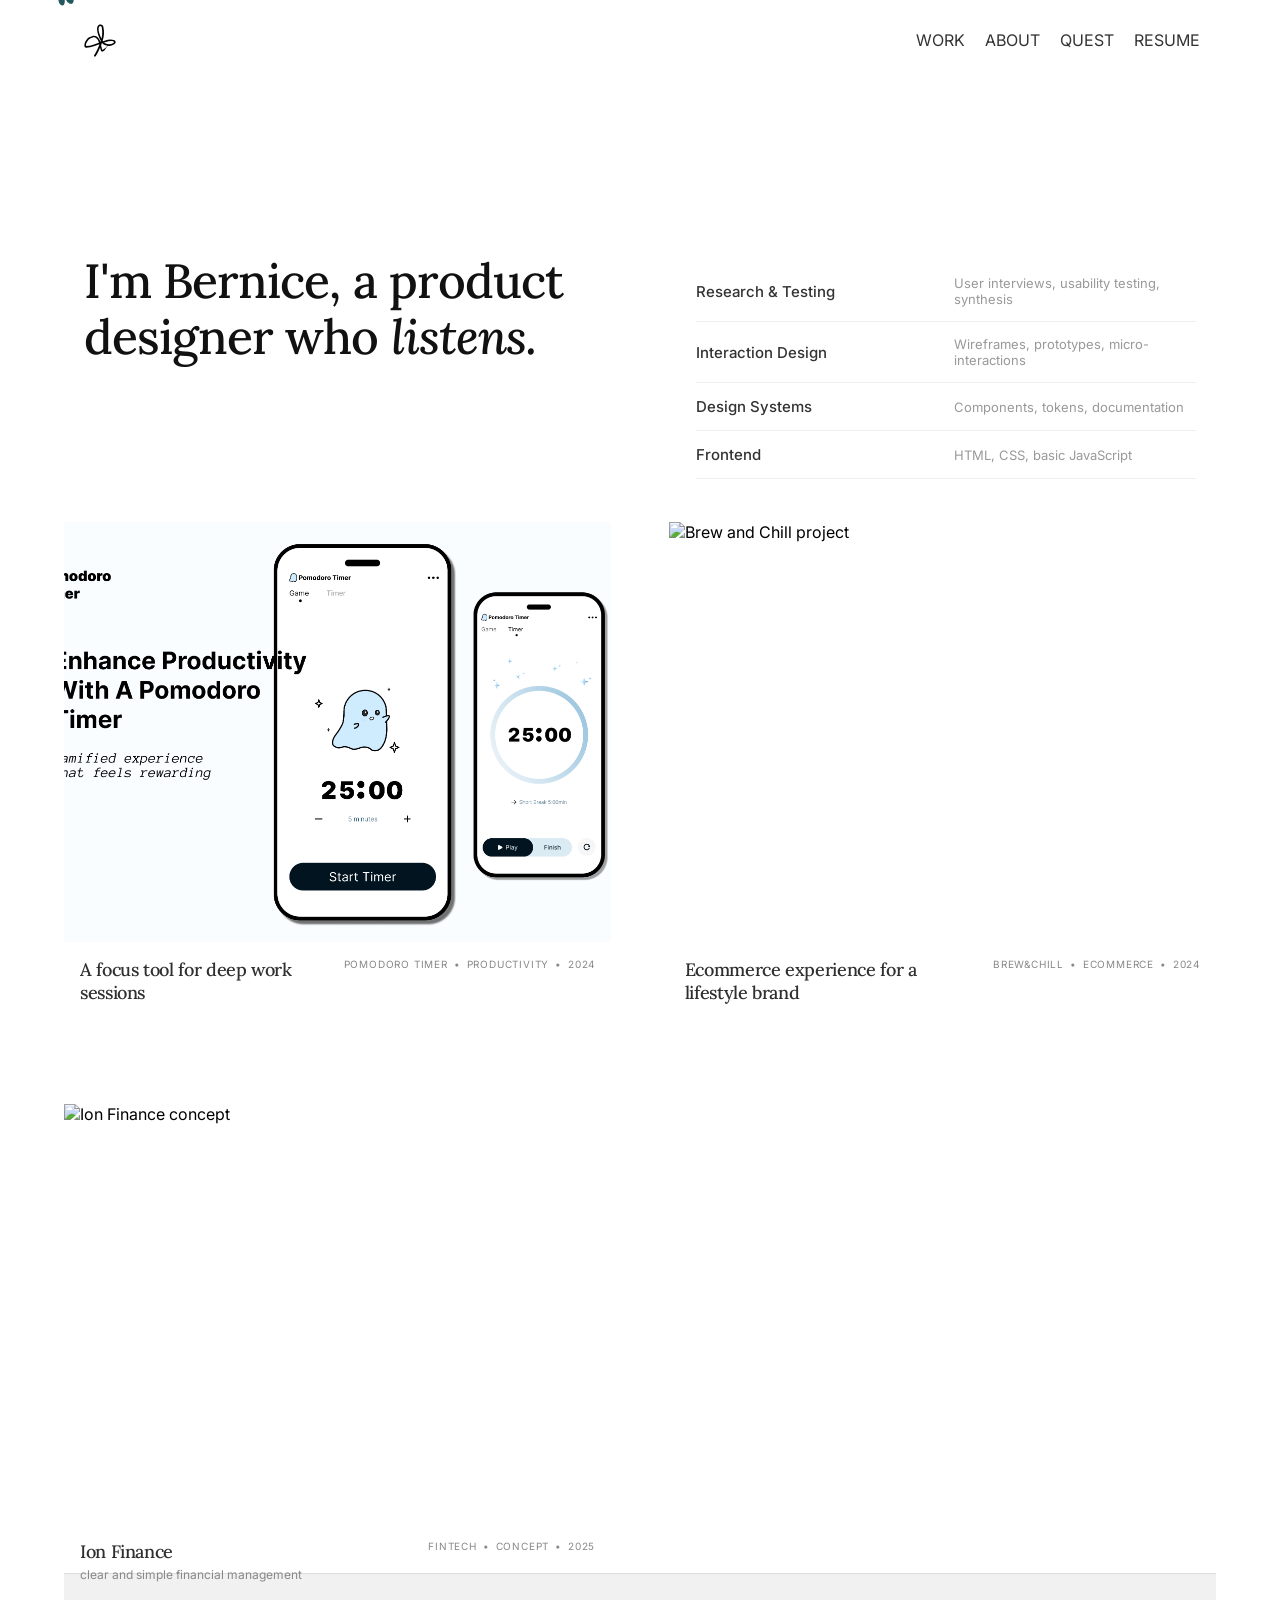
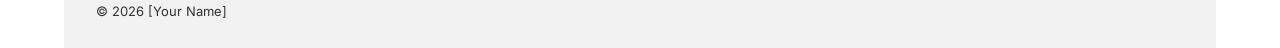
==== design/index.html @ 4890facf "add marketing portfolio page with accordion case studies" ====
<!doctype html>
<html lang="en">

<head>
	<meta charset="utf-8">
	<meta name="viewport" content="width=device-width, initial-scale=1">
	<title>Bernice Bai </title>
    <link rel="icon" href="../imgsrc/cursor.svg" type="image/svg+xml">
    <link rel="stylesheet" href="https://fonts.googleapis.com/css?family=Syne:100,200,300,400,600&display=swap">
    <link rel="stylesheet" href="https://fonts.googleapis.com/css?family=Lora:100,200,300,400,600&display=swap">
    <link rel="stylesheet" href="https://fonts.googleapis.com/css?family=Inter:100,200,300,400,600&display=swap">
	<link rel="stylesheet" href="../style.css">
</head>
<body>
    <div id="custom-cursor">
    <span id="cursor-default"></span>
    <span id="cursor-hover"></span>
    </div>

<header>

   <nav id="navbar">
    <div id="logo">
        <img src="../imgsrc/bfavicon.svg" alt="Logo">
    </div>
    <button id="menu-btn" aria-label="Toggle menu">
        <span></span>
        <span></span>
        <span></span>
    </button>
    <div id="nav-links">
        <a href="../design/index.html">WORK</a>
        <a href="../design/about.html">ABOUT</a>
        <a href="#contact">QUEST</a>
        <a href="https://drive.google.com/file/d/17-NoSZiSDzahAH1HQ-_Etnf_DgS73Qhv/view?usp=drive_link">RESUME</a>
    </div>
</nav>

<div class="divider">
</div>

</header>

<main>
   <section id="hero">
    <div id="herotextcontainer">
        <h1 class="hi">I'm Bernice, a product designer who <em>listens.</em></h1>
    </div>

    <div id="capabilities">
    <div class="cap-row">
        <span class="cap-title">Research & Testing</span>
        <span class="cap-desc">User interviews, usability testing, synthesis</span>
    </div>
    <div class="cap-row">
        <span class="cap-title">Interaction Design</span>
        <span class="cap-desc">Wireframes, prototypes, micro-interactions</span>
    </div>
    <div class="cap-row">
        <span class="cap-title">Design Systems</span>
        <span class="cap-desc">Components, tokens, documentation</span>
    </div>
    <div class="cap-row">
        <span class="cap-title">Frontend</span>
        <span class="cap-desc">HTML, CSS, basic JavaScript</span>
    </div>
</div>
</section>
 
    
 
<section id="prodProjects">

    <div class="prodFrame" data-cursor="view details">
        
        <img class="prodImg" src="../imgsrc/projects/ptimg.png" alt="Pomodoro Timer project">
        <div class="prodInfo">
            <div class="prodLeft">
                <p class="prodName">A focus tool for deep work sessions</p>
                <p class="prodDesc"></p>
            </div>
            <div class="prodTags">
                <span class="tag">Pomodoro Timer</span>
                <span class="tag">•</span>
                <span class="tag">Productivity</span>
                <span class="tag">•</span>
                <span class="tag">2024</span>
            </div>
        </div>
    </div>

    <div class="prodFrame">
        <img id="hiprodimg" class="prodImg" src="../imgsrc/projects/brew-chill-case-cover.png" alt="Brew and Chill project">
        <div class="prodInfo">
            <div class="prodLeft">
                <p class="prodName">Ecommerce experience for a lifestyle brand</p>
                <p class="prodDesc"></p>
            </div>
            <div class="prodTags">
                <span class="tag">Brew&Chill</span>
                <span class="tag">•</span>
                <span class="tag">Ecommerce</span>
                <span class="tag">•</span>
                <span class="tag">2024</span>
            </div>
        </div>
    </div>

    <div class="prodFrame">
        <img class="prodImg" src="../imgsrc/projects/ifc-concept.png" alt="Ion Finance concept">
        <div class="prodInfo">
            <div class="prodLeft">
                <p class="prodName">Ion Finance </p>
                <p class="prodDesc">clear and simple financial management</p>
            </div>
            <div class="prodTags">
                <span class="tag">Fintech</span>
                <span class="tag">•</span>
                <span class="tag">Concept</span>
                <span class="tag">•</span>
                <span class="tag">2025</span>
            </div>
        </div>
    </div>

    <!-- <div class="prodFrame">
        <img class="prodImg" src="../imgsrc/projects/dashboard-2.png" alt="Ion Finance dashboard">
        <div class="prodInfo">
            <div class="prodLeft">
                <p class="prodName">Ion Finance</p>
                <p class="prodDesc">Banking dashboard for modern users</p>
            </div>
            <div class="prodTags">
                <span class="tag">Fintech</span>
                <span class="tag">•</span>
                <span class="tag">2023</span>
            </div>
        </div>
    </div> -->

</section>

  
</main>





<script src="../script.js" defer></script>

</body>
<footer>
    <p>&copy; <span id="year"></span> [Your Name]</p>
</footer>

<script>
    // Set current year
    document.getElementById('year').textContent = new Date().getFullYear();
</script>
</html>
---- style.css ----
* {
    box-sizing: border-box;
    cursor: none;
}



body {
  
    min-height: 100vh;
    margin: 0;
    padding: 0 5% 0 5%;
    background-color: #ffffff;
    font-size: 12px; /* mobile first */
}

@media (min-width: 480px) {
    body { font-size: 14px; }
}

@media (min-width: 768px) {
    body { font-size: 16px; }
}
#custom-cursor {
    position: fixed;
    pointer-events: none;
    z-index: 9999;
    transform: translate(-50%, -50%);
}

#cursor-default {
    display: block;
    width: 20px;
    height: 20px;
    background-image: url('imgsrc/cursor.svg');
    background-size: contain;
    background-repeat: no-repeat;
}

#cursor-hover {
    position: fixed;
    background-color: #111111;
    color: #ffffff;
    font-family: 'Inter', sans-serif;
    font-size: 11px;
    letter-spacing: 0.08em;
    text-transform: uppercase;
    padding: 10px 16px;
    border-radius: 40px;
    white-space: nowrap;
    opacity: 0;
    scale: 0.8;
    transition: opacity 0.3s ease, scale 0.3s ease;
    pointer-events: none;
}

#cursor-hover.visible {
    opacity: 1;
    scale: 1;
}

#navbar {
    display: flex;
    justify-content: space-between;
    align-items: center;
    padding: 20px 16px;
    position: relative; /* add this */
}
#logo {
    display: flex;
    align-items: center;
    gap: 1px;
}
#logo img {
    width: 40px;
    height: auto;
}
#logo p {
    font-family: 'Lora', serif;
    font-size: 18px;
    font-weight: 300;
    color: #333333;
    margin: 0;
}

/* links — matches id="nav-links" */
#nav-links {
    display: flex;
    gap: 20px;
}
@media (min-width: 768px) {
    #nav-links {
        display: flex; /* show on desktop */
    }
}
#nav-links a {
    text-decoration: none;
    color: #333333;
    font-size: 16px;
}
#nav-links a:hover {
    color: #066658;
}


#menu-btn {
    display: flex;
    flex-direction: column;
    gap: 5px;
    background: none;
    border: none;
    cursor: pointer;
    padding: 4px;
}

#menu-btn span {
    display: block;
    width: 24px;
    height: 2px;
    background-color: #333333;
    transition: all 0.3s ease;
}

#nav-links {
    display: none;
    flex-direction: column;
    gap: 20px;
    position: absolute;
    top: 70px;
    left: 0;
    width: 100%;
    background-color: #ffffff;
    padding: 24px 16px;
    border-top: 1px solid #eeeeee;
}

#nav-links.open {
    display: flex;
}

@media (min-width: 768px) {
    #menu-btn {
        display: none; /* hide hamburger on desktop */
    }

    #nav-links {
        display: flex;
        flex-direction: row;
        position: static;
        width: auto;
        padding: 0;
        border: none;
    }
}
/* titles */
h1, h2, h3, .hi {
    font-family: 'Lora', serif;
    font-weight: 400;
}

/* everything else */
body, p, a, span, input, button {
    font-family: 'Inter', sans-serif;
}


main {
    flex: 1; /* pushes footer down */
}

/* hero — mobile first */
#hero {
    display: flex;
    flex-direction: column;
    padding: 40px 16px 24px;
    gap: 32px;
    width: 100%;
    align-items: center;
}

@media (min-width: 768px) {
    #hero {
        flex-direction: row;
        justify-content: space-between;
        align-items: flex-start;
        padding: 40px 20px 20px 20px;
        padding-top: 15%;
        margin-bottom: 2%;
        gap: 60px;
    }
}

#herotextcontainer {
    width: 100%;
}

@media (min-width: 768px) {
    #herotextcontainer {
        max-width: 50%;
    }
}
#herotextcontainer .heroimg{
  width: 120px;
  height: 120px;
  border-radius: 50%;
  overflow: hidden;
  border: 1.5px solid #111111;
  margin-top: 1.5rem;
  object-fit: cover;
}

.hi {
    font-size: clamp(38px, 5vw, 52px);
    font-weight: 500;
    line-height: 1.15;
    letter-spacing: -0.02em;
    color: #111111;
    margin: 0;
    overflow-wrap: break-word;
}

.hi em {
    font-style: italic;
}

.hi, .intro {
    white-space: normal;
    overflow-wrap: break-word;
    word-break: break-word;
}


@media (min-width: 768px) {
    .hi {
        font-size: 48px;
    }
}


.intro {
    font-family: 'Inter', serif;
    font-size: 14px;
    font-weight: 300;
    margin-top: 1%;
}


#capabilities {
    width: 100%;
    display: flex;
    flex-direction: column;
    gap: 0;
}

@media (min-width: 768px) {
    #capabilities {
        max-width: 45%;
        padding-top: 8px;
    }
}


.cap-row {
    display: grid; /* was flex — this is why it wasn't working */
    grid-template-columns: 1fr 1fr;
    gap: 16px;
    padding: 14px 0;
    border-bottom: 0.5px solid #eeeeee;
    align-items: center;
}
.cap-title {
    font-size: 13px;
    font-weight: 500;
    color: #333333;
    font-family: 'Inter', sans-serif;
}

.cap-desc {
    font-size: 11px;
    color: #999999;
    font-family: 'Inter', sans-serif;
}

@media (min-width: 768px) {
    .cap-title {
        font-size: 15px;
       
    }
    .cap-desc {
        font-size: 13px;
    }
}


/* projects grid */
#prodProjects {
    display: grid;
    grid-template-columns: 1fr;
    gap: 0;
    width: 100%;
}

@media (min-width: 768px) {
    #prodProjects {
        grid-template-columns: repeat(2, 1fr);
        gap: 5%;
    }
}

.prodFrame {
    display: flex;
    flex-direction: column;
    border-top: 0.5px solid #eeeeee;
    margin-bottom: 5%;
    border: 0px ;
}

.prodImg {
    width: 100%;
    height: 300px;
    object-fit: cover;
    display: block;
    border: 0px ;
}

@media (min-width: 768px) {
    .prodImg {
        height: 420px;
    }
}

.prodInfo {
    display: flex;
    flex-direction: column;
    justify-content: space-between;
    align-items: flex-start;
    padding: 16px;
    gap: 12px;
}
@media (min-width: 768px) {
    .prodInfo {
        flex-direction: row;
    }
}
.prodLeft {
    display: flex;
    flex-direction: column;
    gap: 4px;
}

.prodName {
    font-family: 'Lora', serif;
    font-size: 16px;
    font-weight: 500;
    color: #2f2f2f;
    margin: 0;
    letter-spacing: -0.02em;
}
@media (min-width: 768px) {
    .prodName {
        font-size: 18px;
    }
}

.prodDesc {
    font-size: 12px;
    color: #888888;
    margin: 0;
}

.prodTags {
    display: flex;
    flex-direction: row;
    align-items: center;
    gap: 6px;
    flex-shrink: 0;
}

.tag {
    font-size: 10px;
    letter-spacing: 0.08em;
    text-transform: uppercase;
    color: #888888;
}

footer {
    text-align: center;
    padding: 20px 0;
    background-color: #f1f1f1;
    color: #333333;
}
#aboutsection{

    display: flex;
    flex-direction: column;
}
@media (min-width: 768px) {
    #aboutsection {
        flex-direction: row;
    }
}
#about {
    display: flex;
    flex-direction: column;
    padding: 40px 16px 24px;
    gap: 0px;
    width: 100%;
    align-items: flex-start;
}

@media (min-width: 768px) {
    #about {
        flex-direction: column;
        align-items: flex-start;
        padding-top: 10px;
        margin-bottom: 2%;
        gap: 20px;
    }
}

#abouttitle {
    width: 100%;
}

@media (min-width: 768px) {
    #abouttitle {
        max-width: 70%;
    }
}

.hi {
    font-size: clamp(38px, 5vw, 52px);
    font-weight: 500;
    line-height: 1.15;
    letter-spacing: -0.02em;
    color: #111111;
    margin: 0;
    overflow-wrap: break-word;
}


.hi, .abouttext {
    white-space: normal;
    overflow-wrap: break-word;
    word-break: break-word;
}


@media (min-width: 768px) {
    .hi {
        font-size: 48px;
    }
}


.abouttext p{
    width: 100%;
    font-family: 'Inter', serif;
    font-size: 16px;
    font-weight: 300;
    margin-top: 1%;
    letter-spacing: 0.02em;
}
.abouttext a{
    font-family: 'Lora', serif;
    font-size: 16px;
    font-weight: 600;
    color: #066658;
}
@media (min-width: 768px) {
    .abouttext {
        width: 80%;
        font-size: 32px;
    }
}
.accent{    
    color: #066658;
    font-style: italic;
}

#aboutCarousel {
    width: 100%;
    max-width: 500px;
    position: relative;
    overflow: hidden;
    margin: 0 auto;
}

.carouselTrack {
    display: flex;
    flex-direction: column;
    transition: transform 0.5s cubic-bezier(0.4, 0, 0.2, 1);
}

.carouselSlide {
    width: 100%;
    flex-shrink: 0;
    display: flex;
    flex-direction: column;
    gap: 8px;
}

.carouselSlide img {
    width: 100%;
    aspect-ratio: 4 / 3;
    object-fit: cover;
    display: block;
    background-color: #e0e0e0;
}

.slideCaption {
    font-size: 11px;
    color: #999999;
    font-family: 'Inter', sans-serif;
    letter-spacing: 0.04em;
    margin: 0;
    padding-bottom: 16px;
}

#carouselDots {
    display: flex;
    flex-direction: column;
    gap: 8px;
    position: absolute;
    right: -20px;
    top: 50%;
    transform: translateY(-50%);
}

.dot {
    width: 6px;
    height: 6px;
    border-radius: 50%;
    background-color: #dddddd;
    transition: background-color 0.3s ease;
    cursor: pointer;
}

.dot.active {
    background-color: #111111;
}


/* ACCORDION */
.section-label {
      font-size: 16px;
      font-weight: 500;
      letter-spacing: 0.08em;
      text-transform: uppercase;
      color: #999999;
      margin-bottom: 0.75rem;
      padding-bottom: 6px;
    }
    .accordion {
      border-top: 0.5px ;
    }
 
    .accordion-item {
      border-bottom: 0.5px ;
    }

    .accordion-header {
      display: flex;
      justify-content: space-between;
      align-items: flex-start;
      padding: 1.5rem 0;
      cursor: pointer;
      gap: 2rem;
    }
 
    .accordion-header:hover .accordion-title {
      color: #066658;
    }
 
    .accordion-meta {
      display: flex;
      width: 100%;
      flex-direction: column;
      gap: 6px;
      flex: 1;
    }
 
    .accordion-tag {
      align-self: center;
      font-family: Inter, sans-serif;
      font-size: 15px;
      font-weight: 500;
      letter-spacing: 0.8em;
      text-transform: uppercase;
      color: #111111;
    }
 
    .accordion-title {
      align-self: center;
      font-family: Lora, Serif;
      font-size: 1.6rem;
      font-weight: 600;
      color: #111111;
      transition: color 0.2s;
      line-height: 1.3;
    }
 
    .accordion-desc {
        align-self: center;
      font-family: Inter, sans-serif;
      font-size: 14px;
      color: #4e4e4e;
      margin-top: 2px;
    }
    .accordion-sum-cards {
    display: flex;
    width: 100%;
    justify-content: space-between;
    gap: 12px;
    margin-top: 8px;
  
    }
    @media (max-width: 768px) {
    .accordion-sum-cards {
        flex-direction: column;
    }
    }

    .sum-card {
    display: block;
    background: var(--card-bg, #F9F9F9);
    border: 1.5px solid #111111;
    border-radius: 10px;
    padding: 15px;
    flex: 1;        /* each card grows equally */
    min-width: 0;   /* prevents overflow */
    }
    .sum-card h3 {
    font-family: Lora, Serif;
    font-size: 1.9rem;
    font-weight: 600;
    color: #2e2e2e;
    }
    .sum-card p {
    font-family: Inter;
    font-size: 14px;
    color: #111111;
    }
    .accordion-tools {
      display: flex;
      flex-wrap: wrap;
      gap: 6px;
      margin-top: 8px;
    }
 
    .tool-pill {
      font-size: 14px;
      color: #888888;
      border-left: 2px solid #111111;
      padding: 2px 15px;
    }
 
    .accordion-toggle {
      font-size: 30px;
      color: #000000;
      flex-shrink: 0;
      margin-top: 6px;
      transition: transform 0.3s ease;
      user-select: none;
    }
 
    .accordion-item.open .accordion-toggle {
      transform: rotate(45deg);
    }
 
    /* ACCORDION BODY */
    .accordion-body {
      max-height: 0;
      overflow: hidden;
      transition: max-height 0.4s ease;
    }
 
    .accordion-item.open .accordion-body {
      max-height: 2000px;
    }
 
    .accordion-content {
      padding: 0 0 2.5rem;
      display: grid;
      grid-template-columns: 1fr 1fr;
      gap: 2rem;
    }
 
    .content-block h3 {
      font-family: Lora, Serif;
      font-size: 14px;
      font-weight: 500;
      letter-spacing: 0.08em;
      text-transform: uppercase;
      color: #999999;
      margin-bottom: 0.75rem;
      padding-bottom: 6px;
      border-bottom: 0.5px solid #999999;
    }
 
    .content-block p {
      font-family: Inter, sans-serif;
      font-size: 14px;
      color: #111111;
      line-height: 1.75;
    }
 
    .content-block ul {
      list-style: none;
      padding: 0;
    }
 
    .content-block ul li {
      font-size: 14px;
      color: #111111;
      line-height: 1.75;
      padding-left: 1rem;
      position: relative;
    }
 
    .content-block ul li::before {
      content: '—';
      position: absolute;
      left: 0;
      color: #999999;
    }
 
    .stat-highlight {
      font-family: var(--serif);
      font-size: 2rem;
      color: #111111;
      display: block;
      margin-bottom: 4px;
    }
 
    .full-width {
      grid-column: 1 / -1;
    }
 


  /* FOOTER */
    footer {
      padding: 1rem 2rem;
      border-top: 0.5px solid #dddddd;
      display: flex;
      justify-content: space-between;
      align-items: center;
    }
 
    footer p {
      font-size: 13px;
      color: var(--grey);
    }
 
    footer a {
      font-size: 13px;
      color: #111111;
      text-decoration: none;
      border-bottom: 0.5px solid #111111;
      padding-bottom: 1px;
    }
 
    footer a:hover { color: var(--rust); border-color: var(--rust); }
 
    @media (max-width: 768px) {
      nav, .hero, section, footer { padding-left: 1.5rem; padding-right: 1.5rem; }
      .accordion-content { grid-template-columns: 1fr; }
      .skills-grid { grid-template-columns: 1fr; }
    }
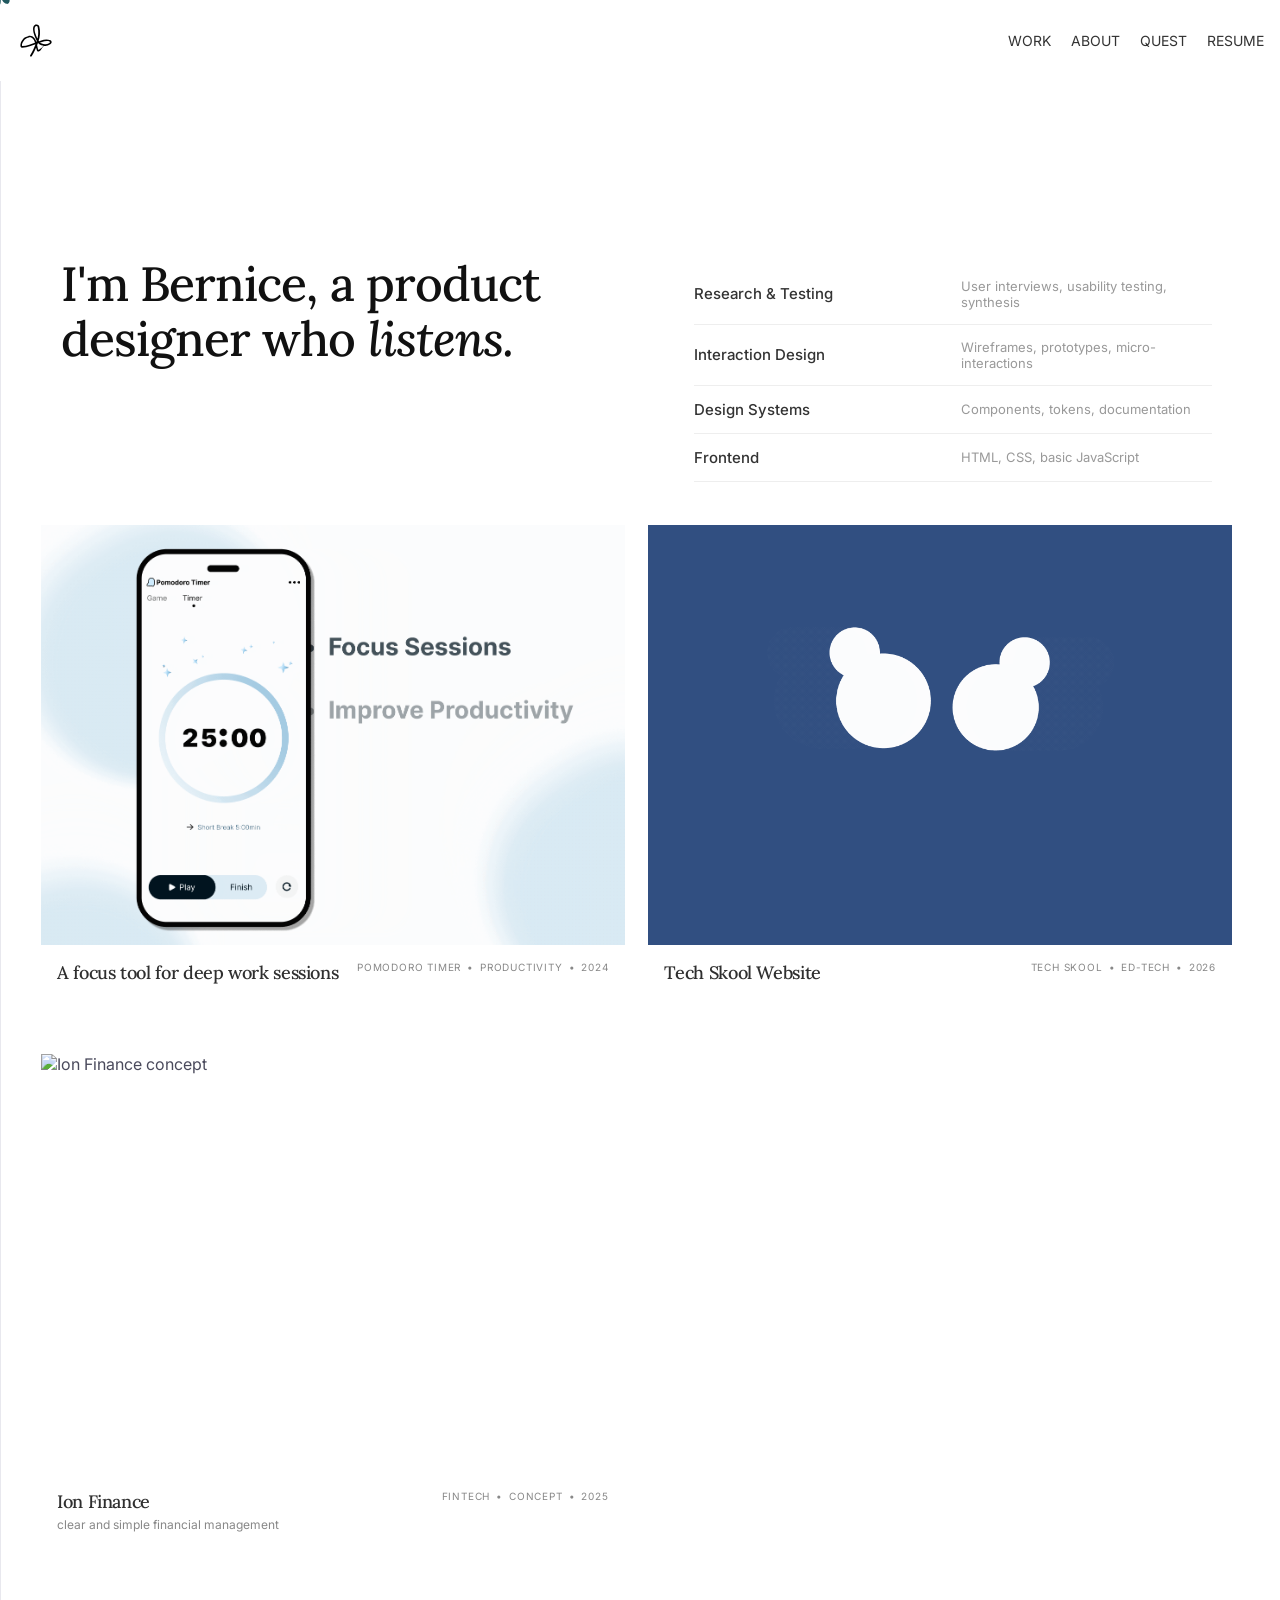
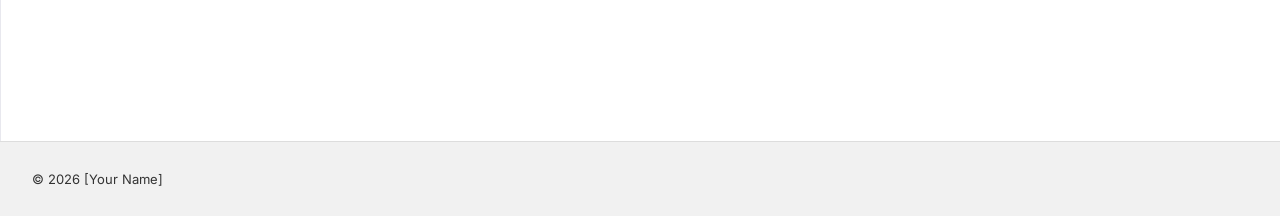
==== commit 6f07e8bb: "new project pages" ====
--- a/design/index.html
+++ b/design/index.html
@@ -72,8 +72,8 @@
 <section id="prodProjects">
 
     <div class="prodFrame" data-cursor="view details">
-        
-        <img class="prodImg" src="../imgsrc/projects/ptimg.png" alt="Pomodoro Timer project">
+        <a href="pomodorotimer.html">
+        <img class="prodImg" src="../imgsrc/projects/Frame2.gif" alt="Pomodoro Timer project">
         <div class="prodInfo">
             <div class="prodLeft">
                 <p class="prodName">A focus tool for deep work sessions</p>
@@ -87,26 +87,29 @@
                 <span class="tag">2024</span>
             </div>
         </div>
+        </a>
     </div>
 
-    <div class="prodFrame">
-        <img id="hiprodimg" class="prodImg" src="../imgsrc/projects/brew-chill-case-cover.png" alt="Brew and Chill project">
+    <div class="prodFrame"data-cursor="view details">
+        <!-- <a href="tskwebsite.html"> -->
+        <img class="prodImg" src="../imgsrc/projects/Frame1.gif" alt="Ed Tech Website">
         <div class="prodInfo">
             <div class="prodLeft">
-                <p class="prodName">Ecommerce experience for a lifestyle brand</p>
+                <p class="prodName">Tech Skool Website</p>
                 <p class="prodDesc"></p>
             </div>
             <div class="prodTags">
-                <span class="tag">Brew&Chill</span>
+                <span class="tag">Tech Skool</span>
                 <span class="tag">•</span>
-                <span class="tag">Ecommerce</span>
+                <span class="tag">Ed-Tech</span>
                 <span class="tag">•</span>
-                <span class="tag">2024</span>
+                <span class="tag">2026</span>
             </div>
         </div>
+        </a>
     </div>
 
-    <div class="prodFrame">
+    <div class="prodFrame" data-cursor="view details">
         <img class="prodImg" src="../imgsrc/projects/ifc-concept.png" alt="Ion Finance concept">
         <div class="prodInfo">
             <div class="prodLeft">
--- a/style.css
+++ b/style.css
@@ -96,7 +96,7 @@
 #nav-links a {
     text-decoration: none;
     color: #333333;
-    font-size: 16px;
+    font-size: 14px;
 }
 #nav-links a:hover {
     color: #066658;
@@ -172,7 +172,7 @@
 #hero {
     display: flex;
     flex-direction: column;
-    padding: 40px 16px 24px;
+    padding: 40px 16px 12px;
     gap: 32px;
     width: 100%;
     align-items: center;
@@ -184,7 +184,7 @@
         justify-content: space-between;
         align-items: flex-start;
         padding: 40px 20px 20px 20px;
-        padding-top: 15%;
+        padding-top: 10%;
         margin-bottom: 2%;
         gap: 60px;
     }
@@ -205,7 +205,7 @@
   border-radius: 50%;
   overflow: hidden;
   border: 1.5px solid #111111;
-  margin-top: 1.5rem;
+  margin-top: 1rem;
   object-fit: cover;
 }
 
@@ -295,7 +295,7 @@
 /* projects grid */
 #prodProjects {
     display: grid;
-    grid-template-columns: 1fr;
+    grid-template-columns: repeat(1, 1fr);
     gap: 0;
     width: 100%;
 }
@@ -303,7 +303,7 @@
 @media (min-width: 768px) {
     #prodProjects {
         grid-template-columns: repeat(2, 1fr);
-        gap: 5%;
+        gap: 2%;
     }
 }
 
@@ -317,13 +317,13 @@
 
 .prodImg {
     width: 100%;
-    height: 300px;
+    height: auto;
     object-fit: cover;
     display: block;
     border: 0px ;
 }
 
-@media (min-width: 768px) {
+@media (min-width: 760px) {
     .prodImg {
         height: 420px;
     }
@@ -553,10 +553,12 @@
     }
     .accordion {
       border-top: 0.5px ;
+      padding-bottom: 3rem;
     }
  
     .accordion-item {
       border-bottom: 0.5px ;
+      margin-bottom: .5rem;
     }
 
     .accordion-header {
@@ -607,6 +609,48 @@
       color: #4e4e4e;
       margin-top: 2px;
     }
+
+    .content-gallery {
+      display: flex;
+      flex-wrap: wrap (1fr, 1fr);
+      gap: 10px;
+      margin-top: 8px;
+      justify-content: center;
+      overflow: auto;
+      -webkit-overflow-scrolling: touch;
+      scroll-snap-type: x mandatory;
+}
+.content-gallery::-webkit-scrollbar {
+  display: none; /* Chrome, Safari, Opera */
+}
+@media screen and (max-width: 768px) {
+  .content-gallery {
+    flex-direction: column;
+    gap: 8px;
+  }
+}
+
+    .content-gallery img{
+
+     width: 30%;
+     height: auto;
+     align-content: center;
+
+    }
+    @media screen and (max-width: 768px) {
+        .content-gallery img {
+
+     width: 90%;
+     height: auto;
+     align-content: center;
+
+    }
+}
+    .content-gallery img:hover {
+      transform: scale(1.05);
+      transition: transform 0.3s ease;
+    }
+
     .accordion-sum-cards {
     display: flex;
     width: 100%;
@@ -767,4 +811,296 @@
       nav, .hero, section, footer { padding-left: 1.5rem; padding-right: 1.5rem; }
       .accordion-content { grid-template-columns: 1fr; }
       .skills-grid { grid-template-columns: 1fr; }
-    }+    }
+
+
+    /* // pomodoro timer // */
+  :root{
+    --ink:#1a1a2e;
+    --body:#4a4a5c;
+    --muted:#8a8a9a;
+    --accent:#005586;
+    --line:#e8e8ee;
+    --bg:#ffffff;
+    --sidebar-bg:#fafafc;
+    --stack-bg:#f4f4f8;
+    --stack-highlight:#e8501f;
+    --serif: "Lora", "Georgia", "Times New Roman", serif;
+    --sans: "Inter", -apple-system, BlinkMacSystemFont, "Segoe UI", Helvetica, Arial, sans-serif;
+  }
+ 
+  *{box-sizing:border-box;}
+  html,body{margin:0;padding:0;}
+  body{
+    font-family:var(--sans);
+    color:var(--body);
+    background:var(--bg);
+    -webkit-font-smoothing:antialiased;
+  }
+  a{color:inherit;text-decoration:none;}
+ 
+  /* Layout shell */
+  .shell{
+    display:grid;
+    grid-template-columns: 220px 1fr;
+    max-width:1200px;
+    margin:0 auto;
+  }
+ 
+  /* Sidebar */
+   
+  .sidebar-inner{
+    padding:36px 16px 36px 8px;
+    position:sticky;
+    top:0;
+    max-height:100vh;
+    overflow-y:auto;
+  }
+  
+  .back-link{
+    display:inline-flex;
+    align-items:center;
+    gap:6px;
+    font-size:12px;
+    letter-spacing:.04em;
+    color:var(--muted);
+    margin-bottom:40px;
+  }
+  .back-link:hover{color:var(--ink);}
+  .sidebar nav{
+    display:flex;
+    flex-direction:column;
+    gap:18px;
+  }
+  .sidebar nav a{
+    font-size:13.5px;
+    color:var(--muted);
+    line-height:1.4;
+    transition:color .15s ease;
+  }
+  .sidebar nav a:hover{color:var(--ink);}
+  .sidebar nav a.active{color:var(--ink); font-weight:600;}
+ 
+  /* Main */
+  main{
+    padding:56px 48px 120px 40px;
+    border-left:1px solid var(--line);
+  }
+ 
+  .eyebrow{
+    font-size:11px;
+    font-weight:600;
+    letter-spacing:.09em;
+    text-transform:uppercase;
+    color:var(--accent);
+    margin:0 0 14px 0;
+  }
+ 
+  h1.title{
+    font-family:var(--serif);
+    font-weight:400;
+    font-size:40px;
+    line-height:1.15;
+    color:var(--ink);
+    margin:0 0 40px 0;
+    max-width:640px;
+  }
+ 
+  .hero-image{
+    width:100%;
+    aspect-ratio:16/8.2;
+    border-radius:6px;
+    background: linear-gradient(120deg, #d94f8c 0%, #b06fe0 22%, #7b6ce8 38%, #e8823a 62%, #f2a44a 82%, #f5b878 100%);
+    display:flex;
+    align-items:center;
+    justify-content:center;
+    position:relative;
+    overflow:hidden;
+    margin-bottom:40px;
+  }
+  .hero-image::before{
+    content:"";
+    position:absolute;
+    inset:0;
+    background: radial-gradient(circle at 30% 70%, rgba(255,255,255,.18), transparent 55%);
+  }
+  .hero-image span{
+    position:relative;
+    color:#fff;
+    font-size:20px;
+    font-weight:600;
+    letter-spacing:.01em;
+  }
+ 
+  /* Meta grid */
+  .meta-grid{
+    display:grid;
+    grid-template-columns: repeat(4, minmax(0,1fr));
+    gap:24px;
+    padding-bottom:1%;
+    margin-bottom:1%;
+    border-bottom:1px solid var(--line);
+    max-width:760px;
+  }
+  .meta-grid dt{
+    font-size:10.5px;
+    font-weight:600;
+    letter-spacing:.08em;
+    text-transform:uppercase;
+    color:var(--muted);
+    margin-bottom:8px;
+  }
+  .meta-grid dd{
+    margin:0;
+    font-size:13.5px;
+    color:var(--accent);
+    line-height:1.5;
+  }
+ 
+  section{
+    margin-bottom:64px;
+  }
+ 
+  h2.section-title{
+    font-family:var(--serif);
+    font-weight:400;
+    font-size:26px;
+    line-height:1.3;
+    color:var(--ink);
+    margin:0 0 14px 0;
+    max-width:600px;
+  }
+ 
+  .lede{
+    font-size:14px;
+    line-height:1.65;
+    color:var(--body);
+    max-width:600px;
+    margin:0 0 36px 0;
+  }
+ 
+  .col-grid{
+    display:grid;
+    grid-template-columns: repeat(2, minmax(0,1fr));
+    gap:32px;
+    max-width:820px;
+  }
+  .col-grid h3{
+    font-family:var(--serif);
+    font-weight:600;
+    font-size:15px;
+    color:var(--ink);
+    margin:0 0 8px 0;
+  }
+  .col-grid p{
+    font-size:13px;
+    line-height:1.6;
+    color:var(--muted);
+    margin:0;
+  }
+  .hero-box{
+    background:var(--stack-bg);
+    border-radius:0.012rem;
+    padding:1%;
+    max-width:500px;
+    margin:0 0 24px 0;
+  }
+  .hero-box .projassets{
+    width: 100%;
+  }
+ 
+  /* The stack diagram */
+  .stack-box{
+    background:var(--stack-bg);
+    border-radius:0.012rem;
+    padding:1%;
+    max-width:760px;
+    margin:0 0 24px 0;
+  }
+   .stack-box1{
+    background:var(--stack-bg);
+    border-radius:0.012rem;
+    padding:1%;
+    max-width:960px;
+    margin:0 0 24px 0;
+  }
+  .stack-box .projassets{
+    width: 100%;
+  }
+  .stack-box iframe{
+    width: 100%;
+  }
+.stack-box .wireframes{
+    width: 100%;
+    height: auto;
+    display: grid;
+    grid-template-columns: repeat(4, 1fr);
+    gap: 10px;
+
+  }
+  @media (max-width: 768px){
+    .stack-box .wireframes{
+      grid-template-columns: repeat(1, 1fr);
+    }
+  }
+
+.stack-box .wireframes img{  
+    margin:5px;
+    width: 90%;
+    height: auto;
+    border-radius: 2px;
+  }
+  .stack-label{
+    font-size:10px;
+    letter-spacing:.08em;
+    color:var(--muted);
+    margin:0 0 16px 0;
+    text-transform:uppercase;
+  }
+  .stack-apps{
+    display:grid;
+    grid-template-columns: repeat(4, minmax(0,1fr));
+    gap:8px;
+    margin-bottom:8px;
+  }
+  .stack-apps div{
+    background:#fff;
+    border-radius:5px;
+    padding:14px 8px;
+    text-align:center;
+    font-size:11px;
+    font-weight:600;
+    color:var(--ink);
+    box-shadow:0 1px 2px rgba(0,0,0,.04);
+  }
+  .stack-apps div.highlight{
+    background:var(--stack-highlight);
+    color:#fff;
+  }
+  .stack-layer{
+    background:#fff;
+    border-radius:5px;
+    padding:14px;
+    text-align:center;
+    font-size:11px;
+    color:var(--body);
+    margin-bottom:8px;
+    box-shadow:0 1px 2px rgba(0,0,0,.04);
+  }
+ 
+  .body-text{
+    font-size:13.5px;
+    line-height:1.7;
+    color:var(--body);
+    max-width:640px;
+    margin:0 0 12px 0;
+  }
+ 
+  @media (max-width: 860px){
+    .shell{grid-template-columns:1fr;}
+    .sidebar{position:relative; height:auto; padding:24px;}
+    main{border-left:none; padding:32px 24px;}
+    .meta-grid{grid-template-columns:repeat(2,1fr);}
+    .col-grid{grid-template-columns:1fr;}
+    .stack-apps{grid-template-columns:repeat(2,1fr);}
+  }
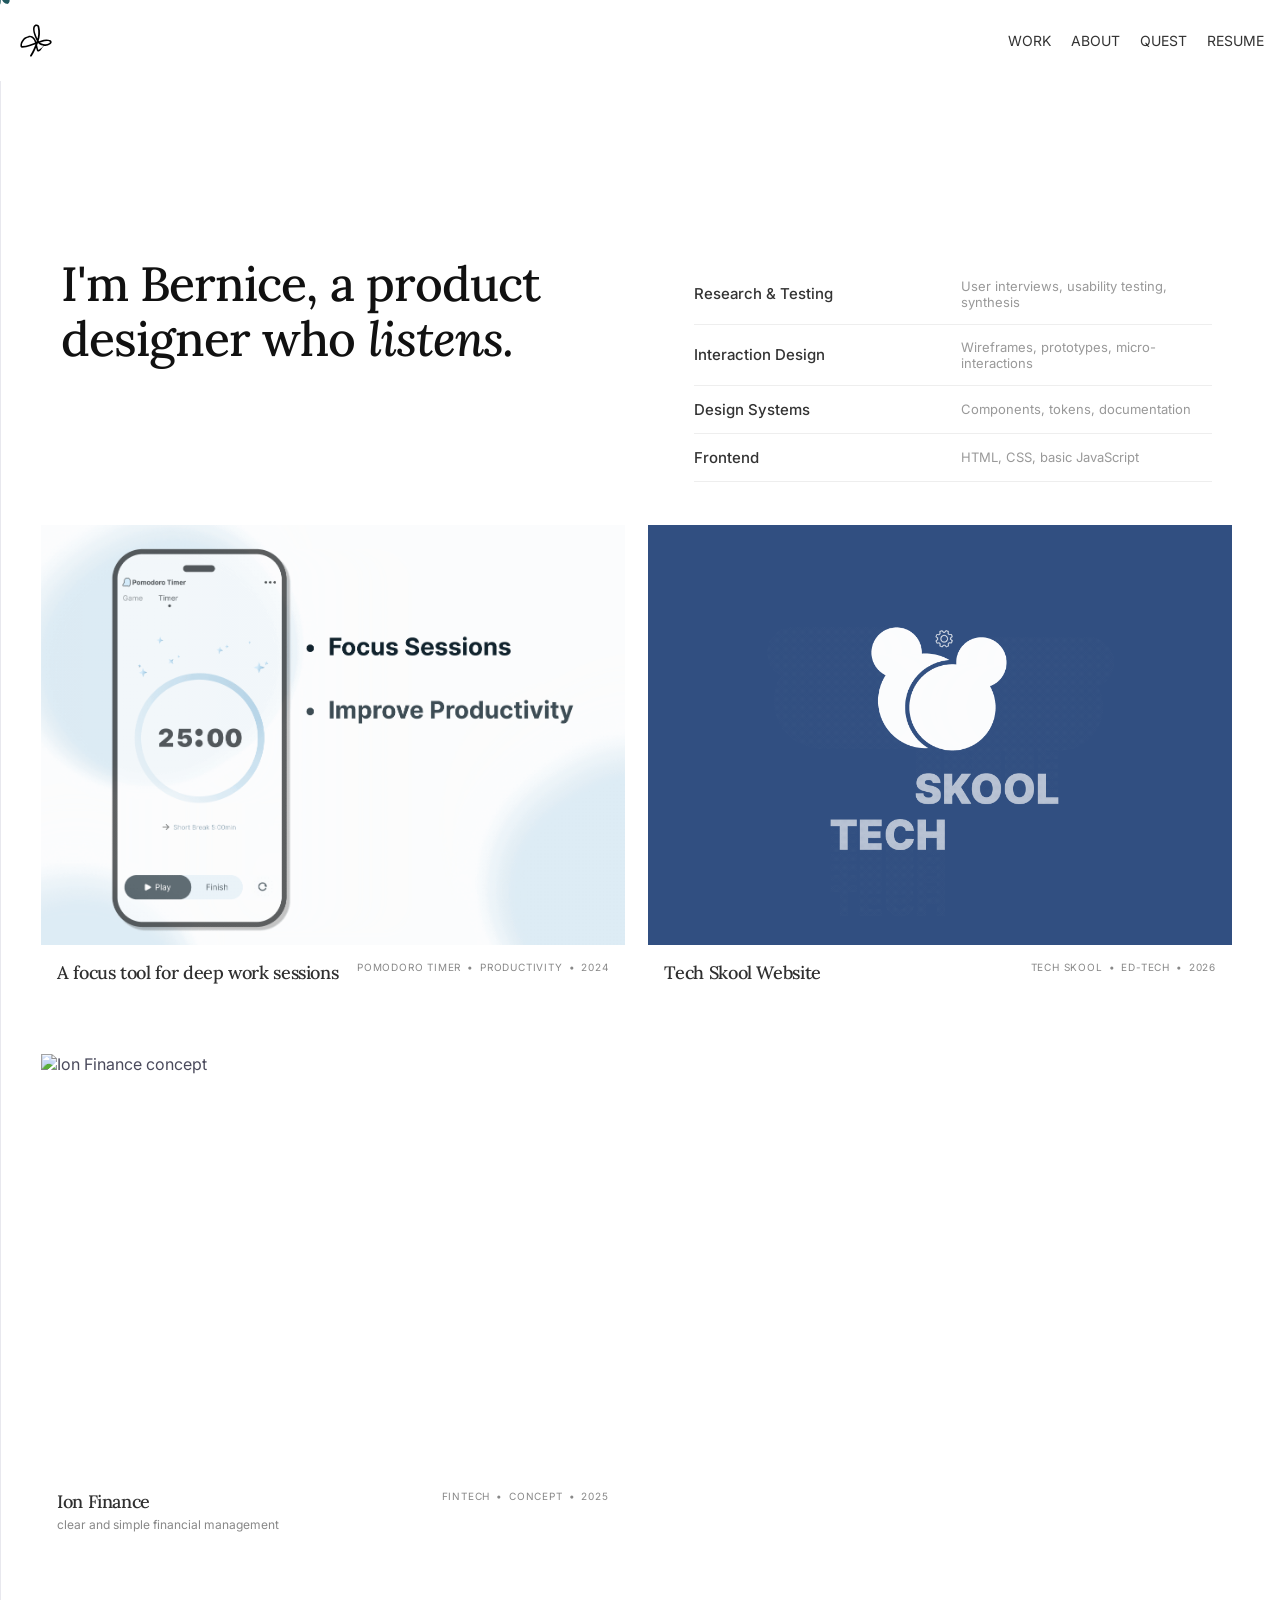
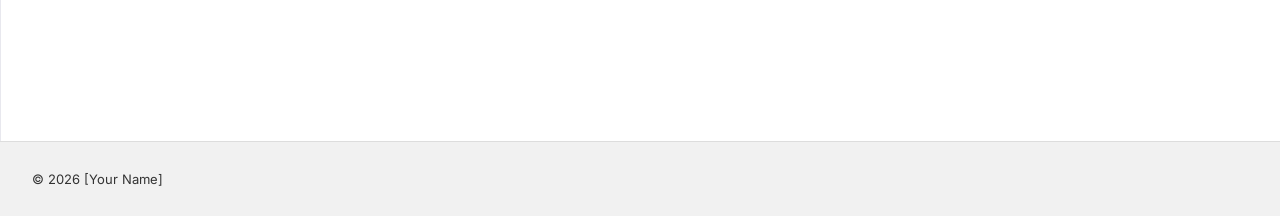
==== commit b9daf704: "update" ====
--- a/design/index.html
+++ b/design/index.html
@@ -72,7 +72,7 @@
 <section id="prodProjects">
 
     <div class="prodFrame" data-cursor="view details">
-        <a href="pomodorotimer.html">
+        <a href="../design/pomodorotimer.html">
         <img class="prodImg" src="../imgsrc/projects/Frame2.gif" alt="Pomodoro Timer project">
         <div class="prodInfo">
             <div class="prodLeft">
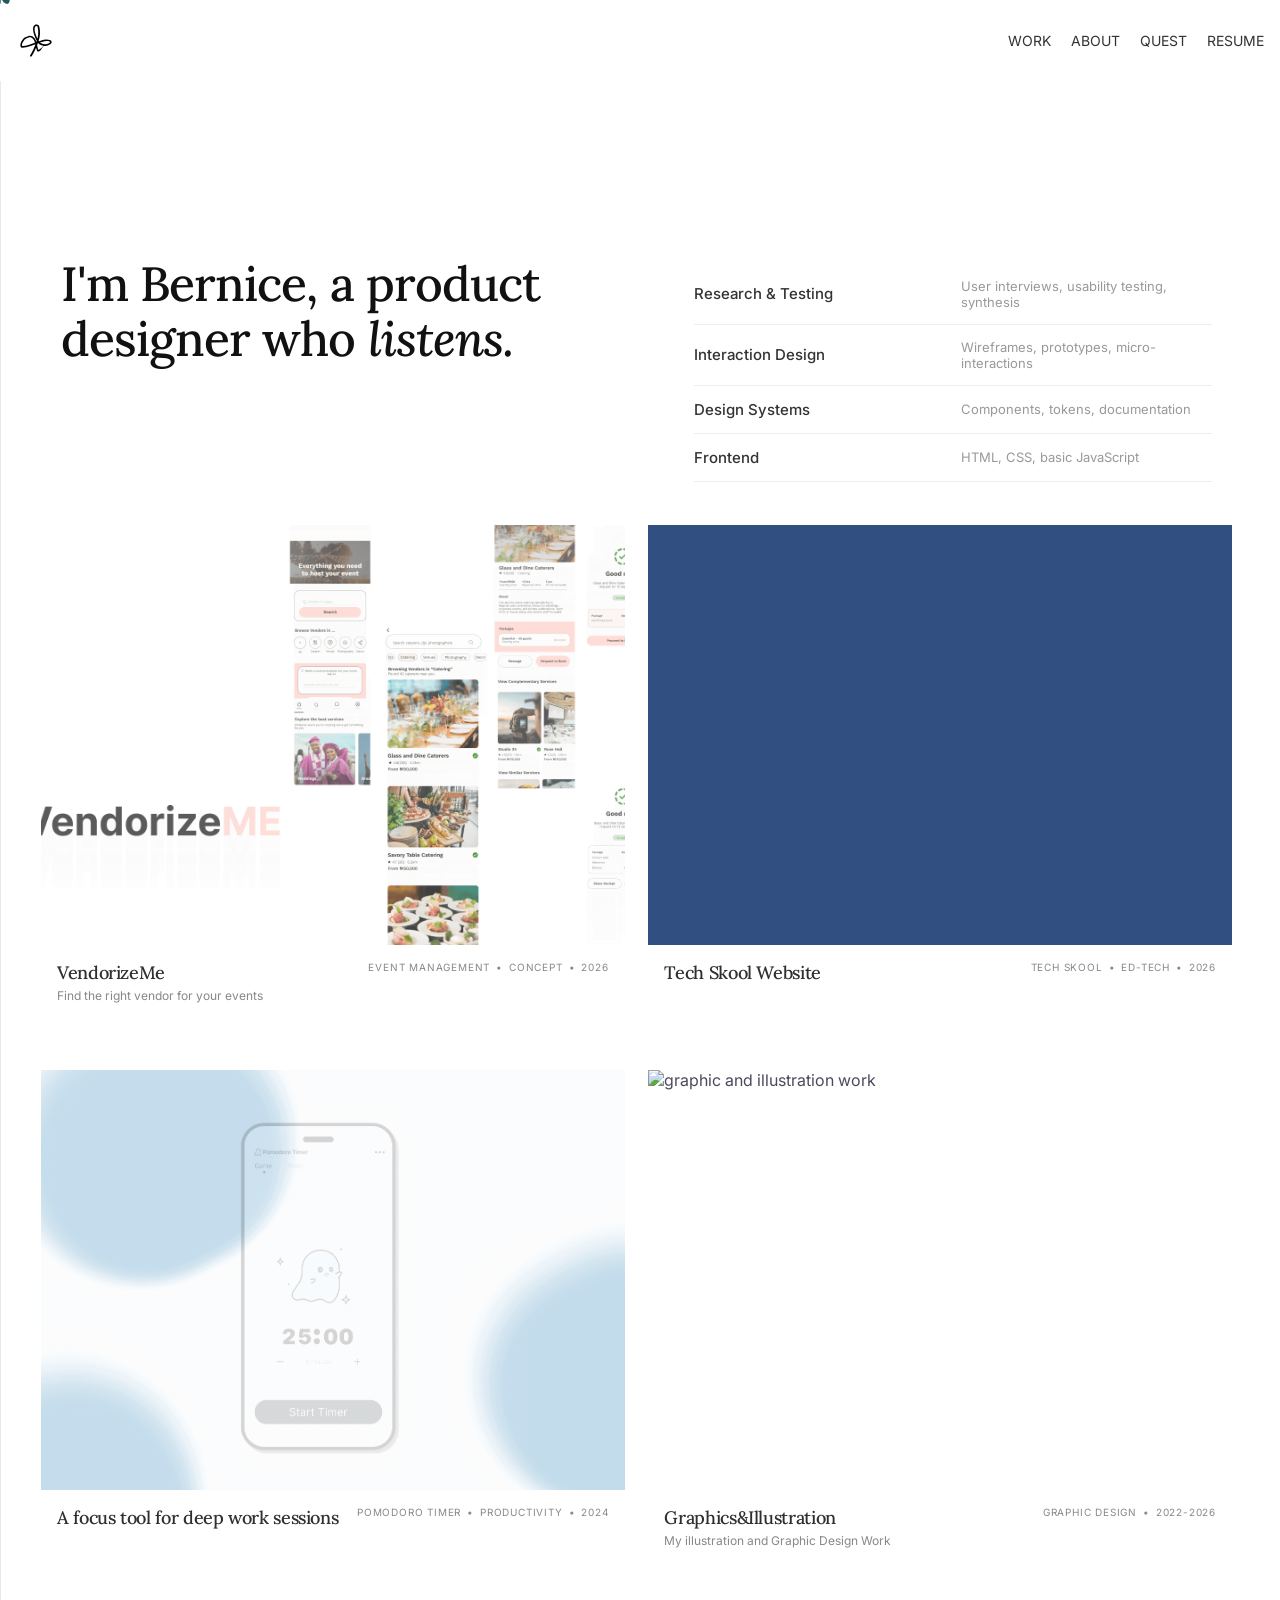
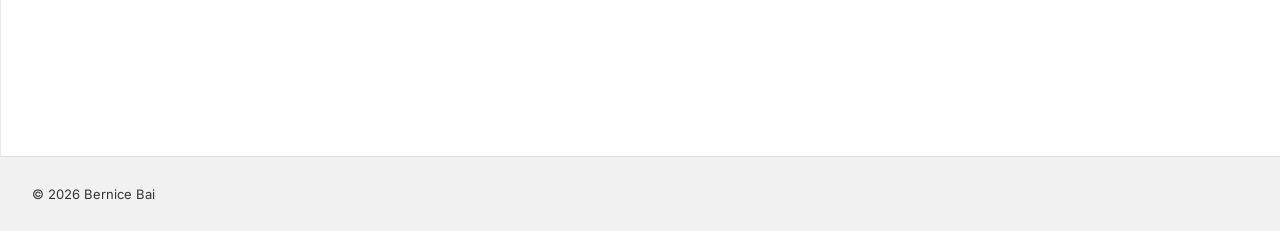
==== commit 5b9998e6: "a lot more updates" ====
--- a/design/index.html
+++ b/design/index.html
@@ -31,7 +31,7 @@
     <div id="nav-links">
         <a href="../design/index.html">WORK</a>
         <a href="../design/about.html">ABOUT</a>
-        <a href="#contact">QUEST</a>
+        <a href="../design/quest.html">QUEST</a>
         <a href="https://drive.google.com/file/d/17-NoSZiSDzahAH1HQ-_Etnf_DgS73Qhv/view?usp=drive_link">RESUME</a>
     </div>
 </nav>
@@ -71,7 +71,47 @@
  
 <section id="prodProjects">
 
-    <div class="prodFrame" data-cursor="view details">
+ 
+  <div class="prodFrame" data-cursor="view details">
+        <a href="../design/vendorize-me.html">
+
+        <img class="prodImg" src="../imgsrc/projects/vendor.gif" alt="VendorizeMe">
+        <div class="prodInfo">
+            <div class="prodLeft">
+                <p class="prodName">VendorizeMe</p>
+                <p class="prodDesc">Find the right vendor for your events</p>
+            </div>
+            <div class="prodTags">
+                <span class="tag">Event Management</span>
+                <span class="tag">•</span>
+                <span class="tag">Concept</span>
+                <span class="tag">•</span>
+                <span class="tag">2026</span>
+            </div>
+        </div>
+         </a>
+    </div>
+
+    <div class="prodFrame"data-cursor="view details">
+        <a href="../design/tskwebsite.html">
+        <img class="prodImg" src="../imgsrc/projects/Frame1.gif" alt="Ed Tech Website">
+        <div class="prodInfo">
+            <div class="prodLeft">
+                <p class="prodName">Tech Skool Website</p>
+                <p class="prodDesc"></p>
+            </div>
+            <div class="prodTags">
+                <span class="tag">Tech Skool</span>
+                <span class="tag">•</span>
+                <span class="tag">Ed-Tech</span>
+                <span class="tag">•</span>
+                <span class="tag">2026</span>
+            </div>
+        </div>
+        </a>
+    </div>
+
+     <div class="prodFrame" data-cursor="view details">
         <a href="../design/pomodorotimer.html">
         <img class="prodImg" src="../imgsrc/projects/Frame2.gif" alt="Pomodoro Timer project">
         <div class="prodInfo">
@@ -90,56 +130,23 @@
         </a>
     </div>
 
-    <div class="prodFrame"data-cursor="view details">
-        <!-- <a href="tskwebsite.html"> -->
-        <img class="prodImg" src="../imgsrc/projects/Frame1.gif" alt="Ed Tech Website">
+    <div class="prodFrame">
+        <a href="../design/graphic-design.html">
+
+        <img class="prodImg" src="../imgsrc/projects/dashboard-2.png" alt="graphic and illustration work">
         <div class="prodInfo">
             <div class="prodLeft">
-                <p class="prodName">Tech Skool Website</p>
-                <p class="prodDesc"></p>
+                <p class="prodName">Graphics&Illustration</p>
+                <p class="prodDesc">My illustration and Graphic Design Work</p>
             </div>
             <div class="prodTags">
-                <span class="tag">Tech Skool</span>
+                <span class="tag">Graphic Design</span>
                 <span class="tag">•</span>
-                <span class="tag">Ed-Tech</span>
-                <span class="tag">•</span>
-                <span class="tag">2026</span>
+                <span class="tag">2022-2026</span>
             </div>
         </div>
         </a>
     </div>
-
-    <div class="prodFrame" data-cursor="view details">
-        <img class="prodImg" src="../imgsrc/projects/ifc-concept.png" alt="Ion Finance concept">
-        <div class="prodInfo">
-            <div class="prodLeft">
-                <p class="prodName">Ion Finance </p>
-                <p class="prodDesc">clear and simple financial management</p>
-            </div>
-            <div class="prodTags">
-                <span class="tag">Fintech</span>
-                <span class="tag">•</span>
-                <span class="tag">Concept</span>
-                <span class="tag">•</span>
-                <span class="tag">2025</span>
-            </div>
-        </div>
-    </div>
-
-    <!-- <div class="prodFrame">
-        <img class="prodImg" src="../imgsrc/projects/dashboard-2.png" alt="Ion Finance dashboard">
-        <div class="prodInfo">
-            <div class="prodLeft">
-                <p class="prodName">Ion Finance</p>
-                <p class="prodDesc">Banking dashboard for modern users</p>
-            </div>
-            <div class="prodTags">
-                <span class="tag">Fintech</span>
-                <span class="tag">•</span>
-                <span class="tag">2023</span>
-            </div>
-        </div>
-    </div> -->
 
 </section>
 
@@ -154,7 +161,7 @@
 
 </body>
 <footer>
-    <p>&copy; <span id="year"></span> [Your Name]</p>
+    <p>&copy; <span id="year"></span> Bernice Bai</p>
 </footer>
 
 <script>
--- a/style.css
+++ b/style.css
@@ -3,7 +3,9 @@
     cursor: none;
 }
 
-
+.vendor {
+    accent-color: #ffc3c3;
+}
 
 body {
   
@@ -129,7 +131,7 @@
     top: 70px;
     left: 0;
     width: 100%;
-    background-color: #ffffff;
+
     padding: 24px 16px;
     border-top: 1px solid #eeeeee;
 }
@@ -393,6 +395,7 @@
 
     display: flex;
     flex-direction: column;
+    padding: 5% 5% 5% 8%;
 }
 @media (min-width: 768px) {
     #aboutsection {
@@ -540,6 +543,15 @@
     background-color: #111111;
 }
 
+.stack-box-quest {
+    display: block;
+    width: 80%;
+    padding: 1% 1% 1% 1%;
+}
+.quest-certified{
+    width: 70%;
+    height: auto;
+}
 
 /* ACCORDION */
 .section-label {
@@ -1030,6 +1042,20 @@
   .stack-box iframe{
     width: 100%;
   }
+  .stack-box .user-personas{
+    width: 100%;
+    height: auto;
+    display: grid;
+    grid-template-columns: repeat(2, 1fr);
+    gap: 10px;
+
+  }
+  .stack-box .user-personas img{  
+    margin:5px;
+    width: 90%;
+    height: auto;
+    border-radius: 2px;
+  }
 .stack-box .wireframes{
     width: 100%;
     height: auto;
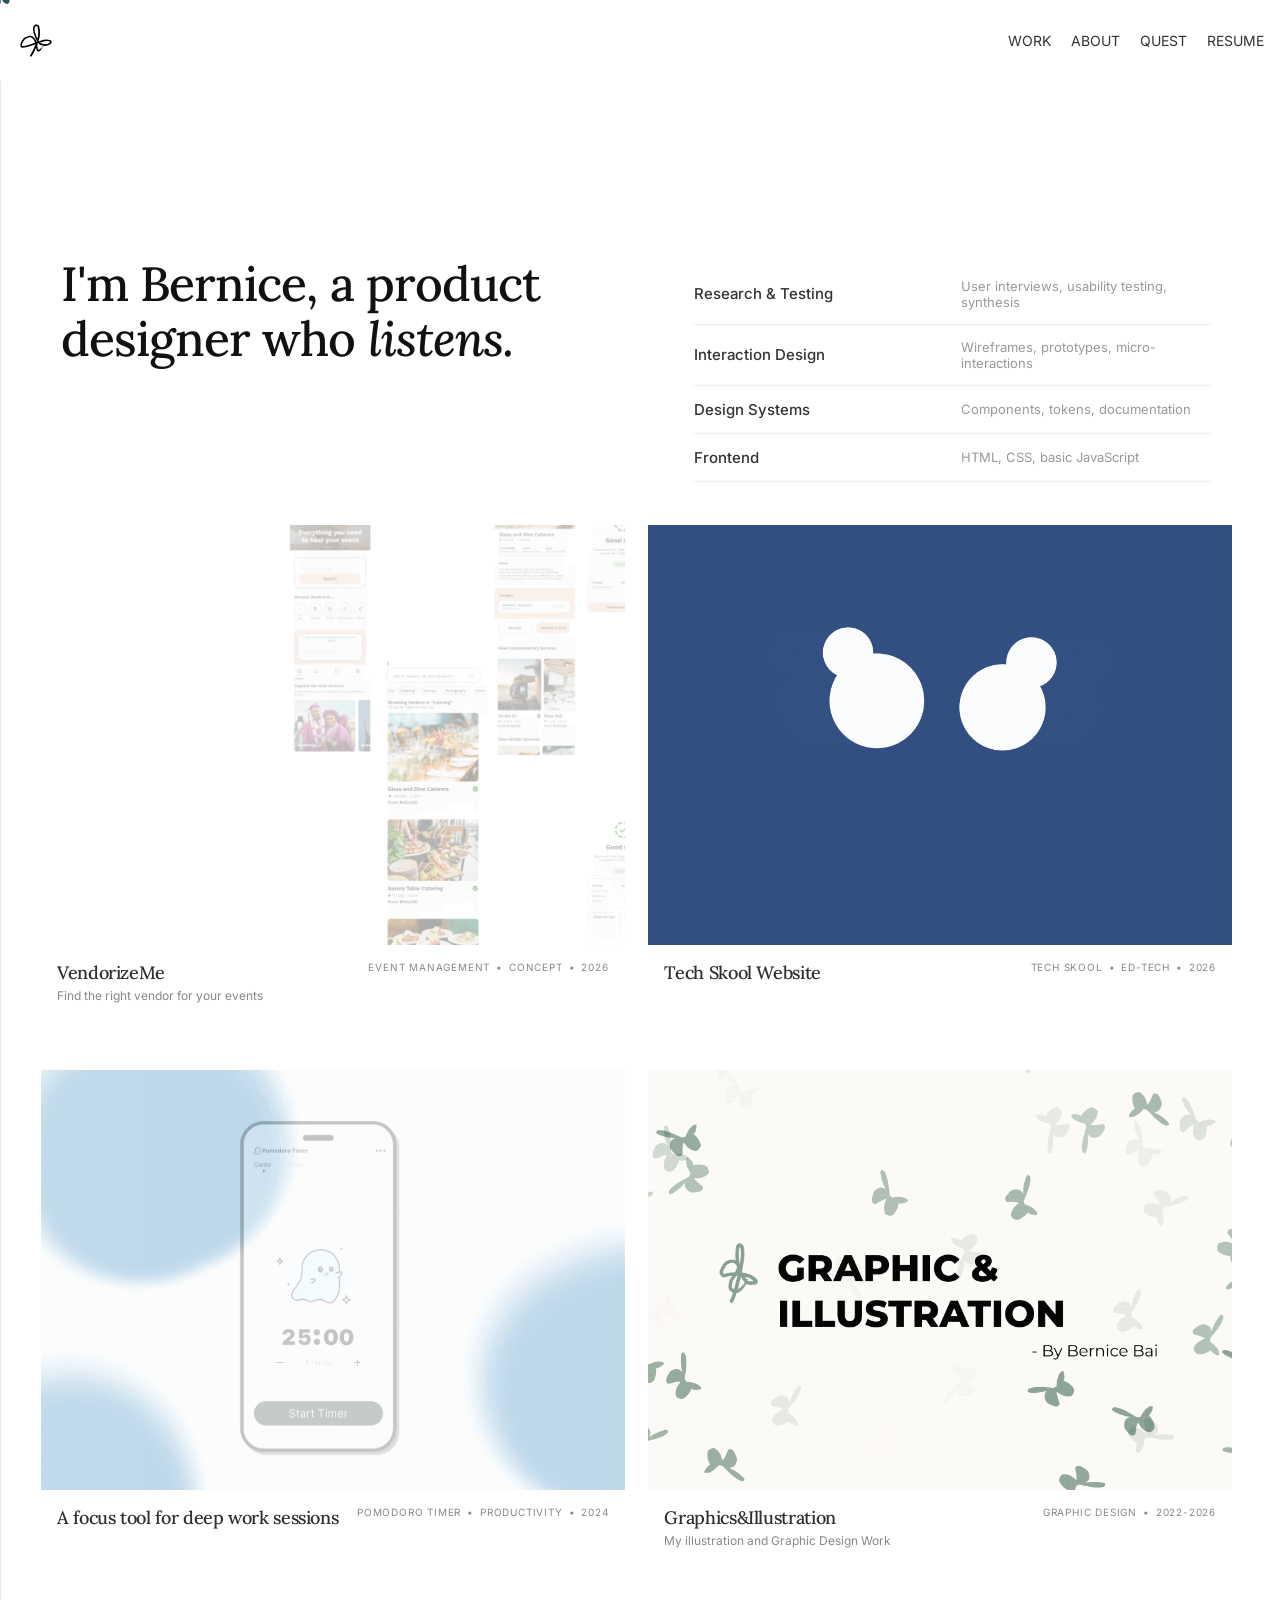
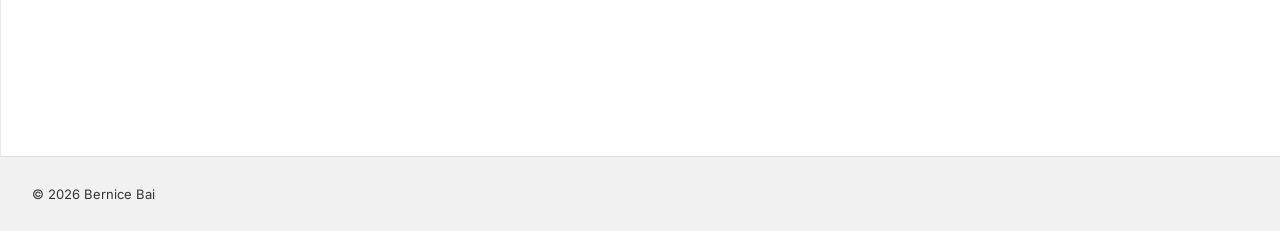
==== commit 147179bc: "a lot more updates" ====
--- a/design/index.html
+++ b/design/index.html
@@ -133,7 +133,7 @@
     <div class="prodFrame">
         <a href="../design/graphic-design.html">
 
-        <img class="prodImg" src="../imgsrc/projects/dashboard-2.png" alt="graphic and illustration work">
+        <img class="prodImg" src="../imgsrc/projects/gi.gif" alt="graphic and illustration work">
         <div class="prodInfo">
             <div class="prodLeft">
                 <p class="prodName">Graphics&Illustration</p>
